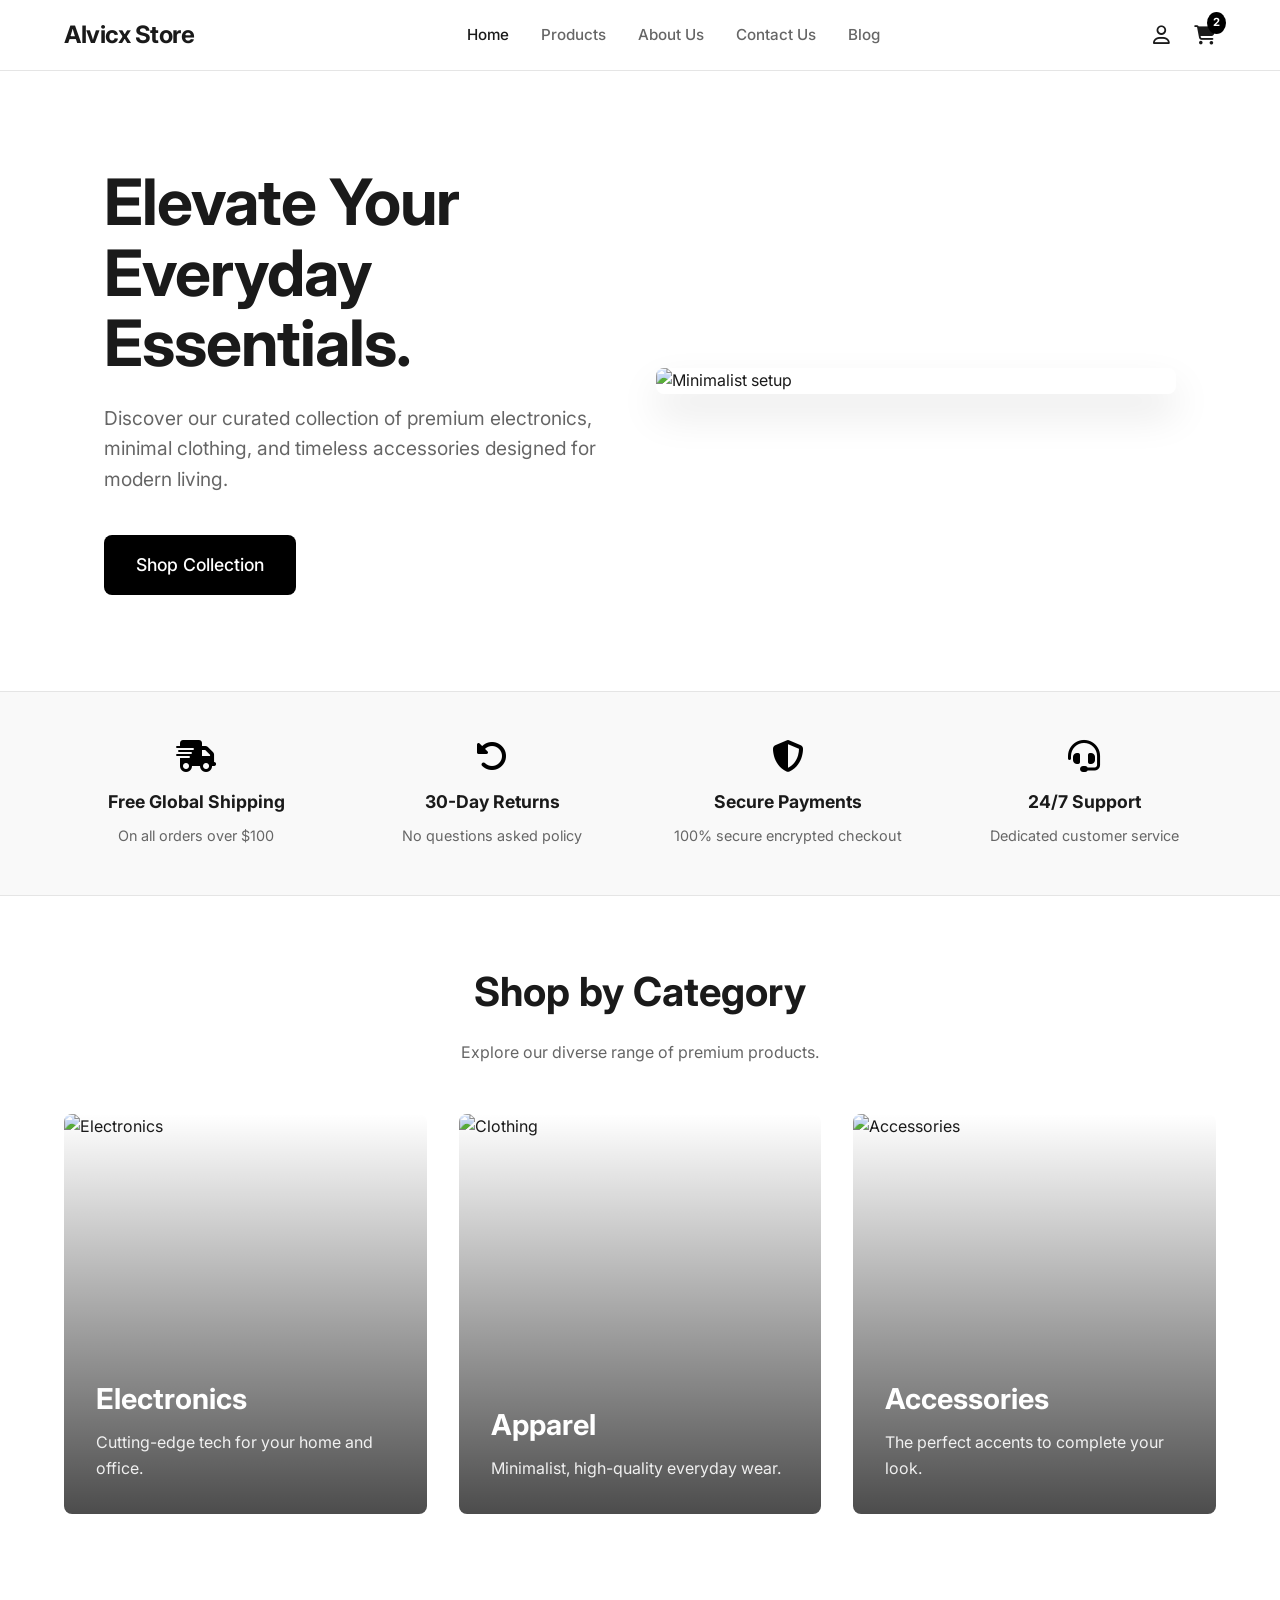
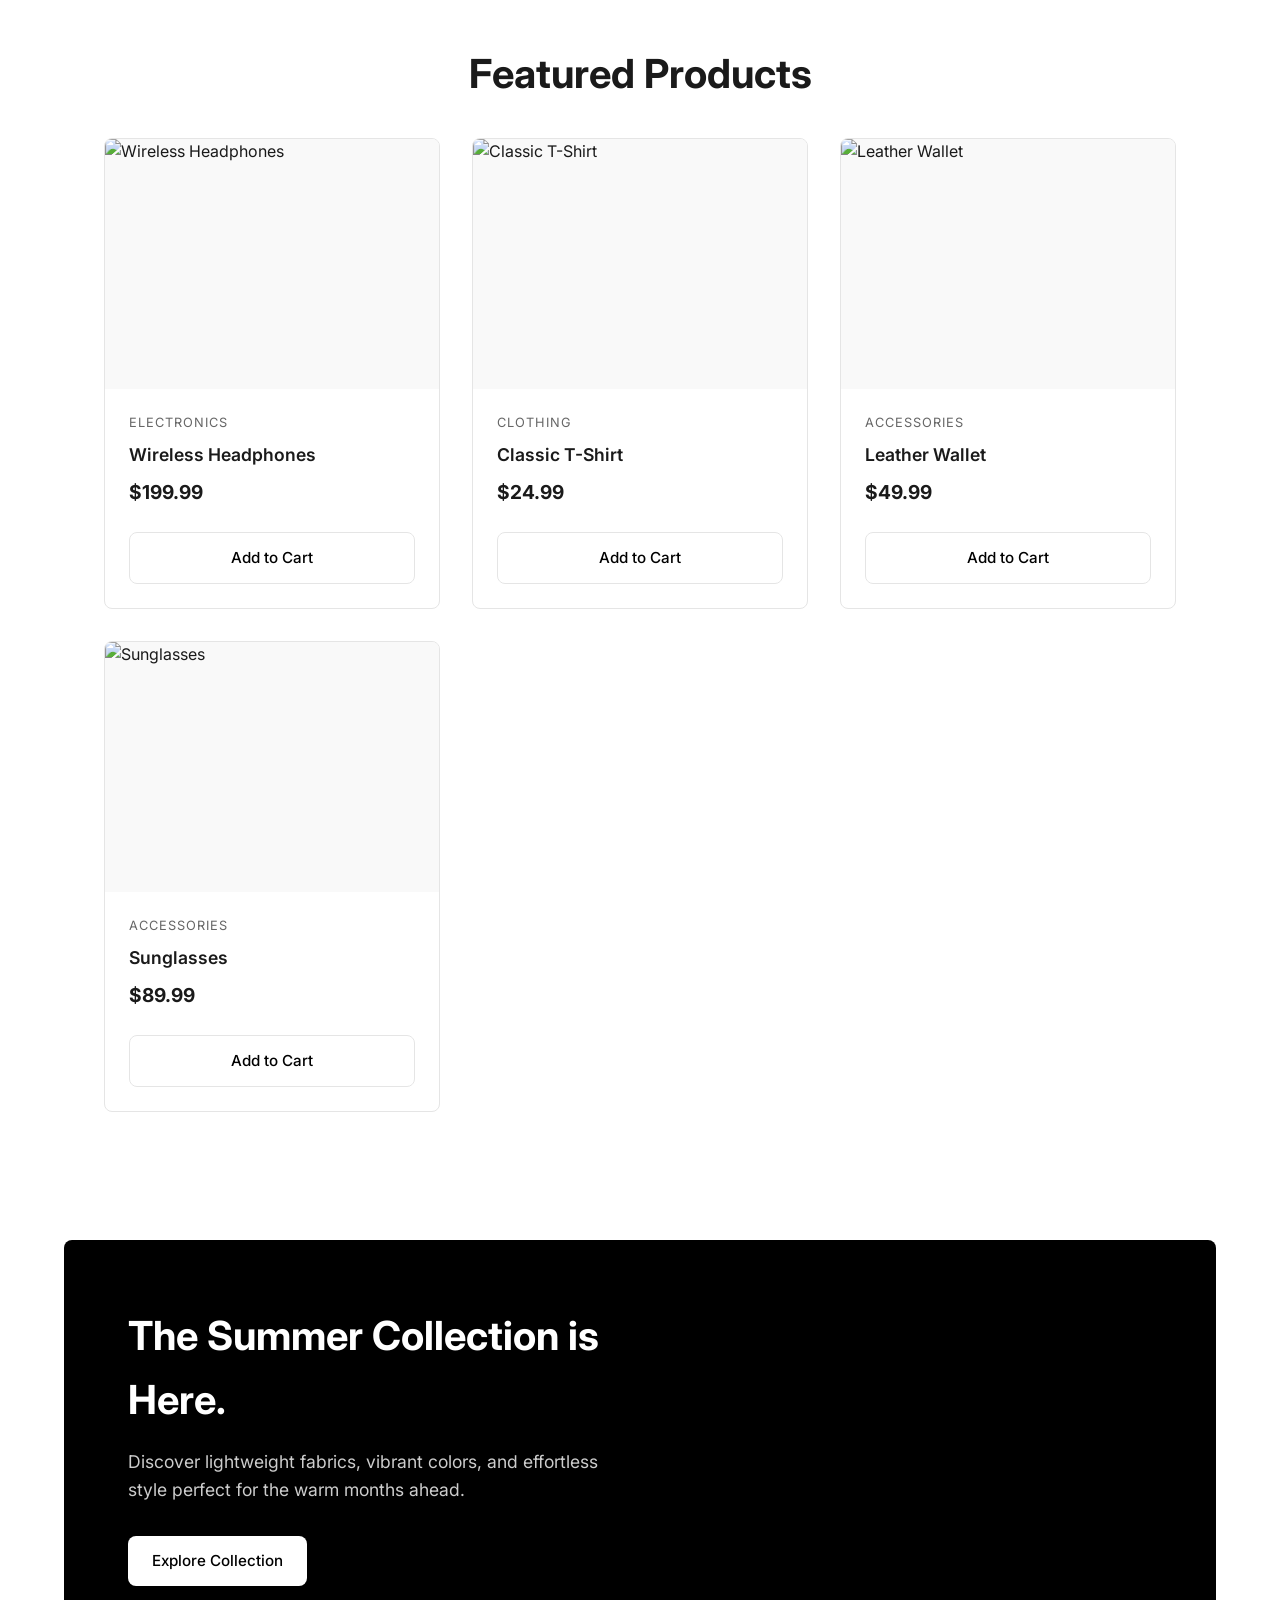
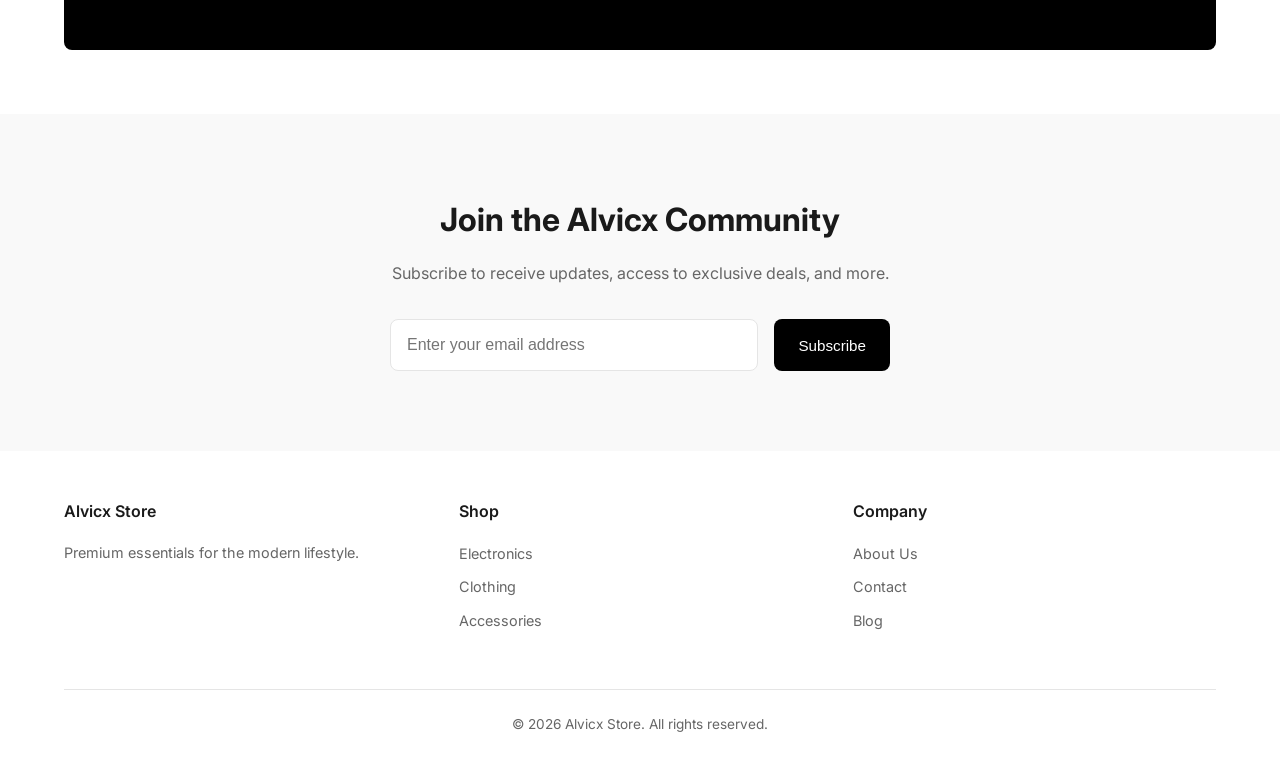
==== index.html @ 8fa2331a "latest" ====
<!DOCTYPE html>
<html lang="en">
<head>
  <meta charset="UTF-8">
  <meta name="viewport" content="width=device-width, initial-scale=1.0">
  <title>Alvicx Store | Minimal E-Commerce</title>
  <meta name="description" content="Discover premium, minimal products at Alvicx Store. Shop electronics, clothing, and accessories.">
  <link rel="stylesheet" href="css/style.css">
  <style>
    /* Additional Premium Styles for Landing Page */
    .features-banner {
      display: flex;
      justify-content: space-between;
      gap: 2rem;
      padding: 3rem 5%;
      background-color: #f9f9f9;
      border-top: 1px solid var(--border-color);
      border-bottom: 1px solid var(--border-color);
    }
    .feature-item {
      text-align: center;
      flex: 1;
    }
    .feature-item i {
      font-size: 2rem;
      margin-bottom: 1rem;
      color: var(--accent-color);
    }
    .feature-item h4 {
      font-size: 1.1rem;
      margin-bottom: 0.5rem;
    }
    .feature-item p {
      font-size: 0.9rem;
      color: var(--text-light);
    }
    
    .category-section {
      padding: 4rem 5%;
    }
    .category-grid {
      display: grid;
      grid-template-columns: repeat(3, 1fr);
      gap: 2rem;
      margin-top: 2rem;
    }
    .category-card {
      position: relative;
      height: 400px;
      border-radius: var(--radius);
      overflow: hidden;
      display: flex;
      align-items: flex-end;
      padding: 2rem;
      text-decoration: none;
    }
    .category-card img {
      position: absolute;
      top: 0;
      left: 0;
      width: 100%;
      height: 100%;
      object-fit: cover;
      z-index: 1;
      transition: transform 0.5s ease;
    }
    .category-card::after {
      content: '';
      position: absolute;
      top: 0;
      left: 0;
      width: 100%;
      height: 100%;
      background: linear-gradient(to top, rgba(0,0,0,0.7) 0%, rgba(0,0,0,0) 100%);
      z-index: 2;
    }
    .category-card:hover img {
      transform: scale(1.05);
    }
    .category-content {
      position: relative;
      z-index: 3;
      color: #fff;
    }
    .category-content h3 {
      font-size: 1.8rem;
      margin-bottom: 0.5rem;
    }
    .category-content p {
      font-size: 1rem;
      opacity: 0.9;
    }

    .promo-section {
      display: flex;
      align-items: center;
      background-color: var(--accent-color);
      color: #fff;
      margin: 4rem 5%;
      border-radius: var(--radius);
      overflow: hidden;
    }
    .promo-content {
      flex: 1;
      padding: 4rem;
    }
    .promo-content h2 {
      font-size: 2.5rem;
      margin-bottom: 1rem;
    }
    .promo-content p {
      font-size: 1.1rem;
      margin-bottom: 2rem;
      opacity: 0.8;
    }
    .promo-image {
      flex: 1;
      height: 100%;
      min-height: 400px;
      background-image: url('https://images.unsplash.com/photo-1441984904996-e0b6ba687e04?w=800&q=80');
      background-size: cover;
      background-position: center;
    }

    .newsletter {
      text-align: center;
      padding: 5rem 5%;
      background-color: #f9f9f9;
    }
    .newsletter h2 {
      font-size: 2rem;
      margin-bottom: 1rem;
    }
    .newsletter p {
      color: var(--text-light);
      margin-bottom: 2rem;
    }
    .newsletter-form {
      display: flex;
      justify-content: center;
      gap: 1rem;
      max-width: 500px;
      margin: 0 auto;
    }
    .newsletter-form input {
      flex: 1;
      padding: 1rem;
      border: 1px solid var(--border-color);
      border-radius: var(--radius);
      font-size: 1rem;
    }
  </style>
</head>
<body>
  <header>
    <a href="index.html" class="logo">Alvicx Store</a>
    <nav>
      <ul>
        <li><a href="index.html" class="active">Home</a></li>
        <li><a href="products.html">Products</a></li>
        <li><a href="about.html">About Us</a></li>
        <li><a href="contact.html">Contact Us</a></li>
        <li><a href="blog.html">Blog</a></li>
      </ul>
    </nav>
    <div class="nav-icons">
      <a href="account.html"><i class="fa-regular fa-user"></i></a>
      <a href="cart.html">
        <i class="fa-solid fa-cart-shopping"></i>
        <span class="cart-count">2</span>
      </a>
    </div>
  </header>

  <main style="padding: 0; min-height: auto;">
    <section class="container hero" style="padding: 6rem 5%;">
      <div class="hero-content">
        <h1 style="font-size: 4rem; line-height: 1.1;">Elevate Your Everyday Essentials.</h1>
        <p style="font-size: 1.2rem; margin-bottom: 2.5rem;">Discover our curated collection of premium electronics, minimal clothing, and timeless accessories designed for modern living.</p>
        <a href="products.html" class="btn" style="padding: 1rem 2rem; font-size: 1.1rem;">Shop Collection</a>
      </div>
      <div class="hero-image" style="box-shadow: 0 20px 40px rgba(0,0,0,0.1);">
        <img src="https://images.unsplash.com/photo-1491553895911-0055eca6402d?w=800&q=80" alt="Minimalist setup">
      </div>
    </section>

    <!-- Features Banner -->
    <div class="features-banner">
      <div class="feature-item">
        <i class="fa-solid fa-truck-fast"></i>
        <h4>Free Global Shipping</h4>
        <p>On all orders over $100</p>
      </div>
      <div class="feature-item">
        <i class="fa-solid fa-rotate-left"></i>
        <h4>30-Day Returns</h4>
        <p>No questions asked policy</p>
      </div>
      <div class="feature-item">
        <i class="fa-solid fa-shield-halved"></i>
        <h4>Secure Payments</h4>
        <p>100% secure encrypted checkout</p>
      </div>
      <div class="feature-item">
        <i class="fa-solid fa-headset"></i>
        <h4>24/7 Support</h4>
        <p>Dedicated customer service</p>
      </div>
    </div>

    <!-- Shop by Category -->
    <section class="category-section">
      <h2 class="text-center" style="font-size: 2.5rem; margin-bottom: 1rem;">Shop by Category</h2>
      <p class="text-center" style="color: var(--text-light); margin-bottom: 3rem;">Explore our diverse range of premium products.</p>
      <div class="category-grid">
        <a href="products.html" class="category-card">
          <img src="https://images.unsplash.com/photo-1523275335684-37898b6baf30?w=800&q=80" alt="Electronics">
          <div class="category-content">
            <h3>Electronics</h3>
            <p>Cutting-edge tech for your home and office.</p>
          </div>
        </a>
        <a href="products.html" class="category-card">
          <img src="https://images.unsplash.com/photo-1489987707023-afc66601bda1?w=800&q=80" alt="Clothing">
          <div class="category-content">
            <h3>Apparel</h3>
            <p>Minimalist, high-quality everyday wear.</p>
          </div>
        </a>
        <a href="products.html" class="category-card">
          <img src="https://images.unsplash.com/photo-1549439602-43ebca2327af?w=800&q=80" alt="Accessories">
          <div class="category-content">
            <h3>Accessories</h3>
            <p>The perfect accents to complete your look.</p>
          </div>
        </a>
      </div>
    </section>

    <!-- Featured Products -->
    <section class="container" style="padding: 4rem 5%;">
      <h2 class="text-center mb-2" style="font-size: 2.5rem;">Featured Products</h2>
      <div class="product-grid" id="featured-products">
        
        <div class="product-card">
          <a href="product-detail.html" class="product-image">
            <img src="https://images.unsplash.com/photo-1505740420928-5e560c06d30e?w=500&q=80" alt="Wireless Headphones">
          </a>
          <div class="product-info">
            <span class="product-category">Electronics</span>
            <a href="product-detail.html"><h3 class="product-title">Wireless Headphones</h3></a>
            <div class="product-price">$199.99</div>
            <a href="cart.html" class="btn btn-outline" style="width:100%; display:block; text-align:center;">Add to Cart</a>
          </div>
        </div>

        <div class="product-card">
          <a href="product-detail.html" class="product-image">
            <img src="https://images.unsplash.com/photo-1521572163474-6864f9cf17ab?w=500&q=80" alt="Classic T-Shirt">
          </a>
          <div class="product-info">
            <span class="product-category">Clothing</span>
            <a href="product-detail.html"><h3 class="product-title">Classic T-Shirt</h3></a>
            <div class="product-price">$24.99</div>
            <a href="cart.html" class="btn btn-outline" style="width:100%; display:block; text-align:center;">Add to Cart</a>
          </div>
        </div>

        <div class="product-card">
          <a href="product-detail.html" class="product-image">
            <img src="https://images.unsplash.com/photo-1627123424574-724758594e93?w=500&q=80" alt="Leather Wallet">
          </a>
          <div class="product-info">
            <span class="product-category">Accessories</span>
            <a href="product-detail.html"><h3 class="product-title">Leather Wallet</h3></a>
            <div class="product-price">$49.99</div>
            <a href="cart.html" class="btn btn-outline" style="width:100%; display:block; text-align:center;">Add to Cart</a>
          </div>
        </div>

        <div class="product-card">
          <a href="product-detail.html" class="product-image">
            <img src="https://images.unsplash.com/photo-1511499767150-a48a237f0083?w=500&q=80" alt="Sunglasses">
          </a>
          <div class="product-info">
            <span class="product-category">Accessories</span>
            <a href="product-detail.html"><h3 class="product-title">Sunglasses</h3></a>
            <div class="product-price">$89.99</div>
            <a href="cart.html" class="btn btn-outline" style="width:100%; display:block; text-align:center;">Add to Cart</a>
          </div>
        </div>

      </div>
    </section>

    <!-- Promo Section -->
    <div class="promo-section">
      <div class="promo-content">
        <h2>The Summer Collection is Here.</h2>
        <p>Discover lightweight fabrics, vibrant colors, and effortless style perfect for the warm months ahead.</p>
        <a href="products.html" class="btn" style="background-color: #fff; color: var(--accent-color);">Explore Collection</a>
      </div>
      <div class="promo-image"></div>
    </div>

    <!-- Newsletter -->
    <div class="newsletter">
      <h2>Join the Alvicx Community</h2>
      <p>Subscribe to receive updates, access to exclusive deals, and more.</p>
      <form class="newsletter-form">
        <input type="email" placeholder="Enter your email address" required>
        <button type="submit" class="btn">Subscribe</button>
      </form>
    </div>

  </main>

  <footer style="margin-top: 0; border-top: none;">
    <div class="footer-content">
      <div class="footer-col">
        <h3>Alvicx Store</h3>
        <p style="font-size: 0.9rem; color: var(--text-light); margin-top: 1rem;">Premium essentials for the modern lifestyle.</p>
      </div>
      <div class="footer-col">
        <h3>Shop</h3>
        <ul>
          <li><a href="products.html">Electronics</a></li>
          <li><a href="products.html">Clothing</a></li>
          <li><a href="products.html">Accessories</a></li>
        </ul>
      </div>
      <div class="footer-col">
        <h3>Company</h3>
        <ul>
          <li><a href="about.html">About Us</a></li>
          <li><a href="contact.html">Contact</a></li>
          <li><a href="blog.html">Blog</a></li>
        </ul>
      </div>
    </div>
    <div class="footer-bottom">
      &copy; 2026 Alvicx Store. All rights reserved.
    </div>
  </footer>
</body>
</html>
---- css/style.css ----
@import url('https://fonts.googleapis.com/css2?family=Inter:wght@300;400;500;600;700&display=swap');
@import url('https://cdnjs.cloudflare.com/ajax/libs/font-awesome/6.4.0/css/all.min.css');

:root {
  --bg-color: #ffffff;
  --text-color: #1a1a1a;
  --text-light: #666666;
  --border-color: #e5e5e5;
  --accent-color: #000000;
  --accent-hover: #333333;
  --error-color: #d32f2f;
  --success-color: #2e7d32;
  --radius: 8px;
  --shadow: 0 4px 6px rgba(0,0,0,0.05);
}

* {
  box-sizing: border-box;
  margin: 0;
  padding: 0;
}

body {
  font-family: 'Inter', sans-serif;
  background-color: var(--bg-color);
  color: var(--text-color);
  line-height: 1.6;
}

a {
  text-decoration: none;
  color: inherit;
  transition: color 0.2s ease;
}

ul {
  list-style: none;
}

/* Header & Nav */
header {
  border-bottom: 1px solid var(--border-color);
  padding: 1rem 5%;
  position: sticky;
  top: 0;
  background-color: rgba(255, 255, 255, 0.95);
  backdrop-filter: blur(5px);
  z-index: 100;
  display: flex;
  justify-content: space-between;
  align-items: center;
}

.logo {
  font-size: 1.5rem;
  font-weight: 700;
  letter-spacing: -0.5px;
}

nav ul {
  display: flex;
  gap: 2rem;
}

nav a {
  font-weight: 500;
  font-size: 0.95rem;
  color: var(--text-light);
}

nav a:hover, nav a.active {
  color: var(--text-color);
}

.nav-icons {
  display: flex;
  gap: 1.5rem;
}

.nav-icons a {
  font-size: 1.2rem;
  color: var(--text-color);
  position: relative;
}

.cart-count {
  position: absolute;
  top: -8px;
  right: -10px;
  background-color: var(--accent-color);
  color: white;
  font-size: 0.7rem;
  font-weight: 700;
  padding: 2px 6px;
  border-radius: 50%;
}

/* Buttons */
.btn {
  display: inline-block;
  padding: 0.8rem 1.5rem;
  background-color: var(--accent-color);
  color: #fff;
  border: none;
  border-radius: var(--radius);
  font-size: 0.95rem;
  font-weight: 500;
  cursor: pointer;
  transition: background-color 0.2s ease, transform 0.1s ease;
  text-align: center;
}

.btn:hover {
  background-color: var(--accent-hover);
  color: #fff;
}

.btn:active {
  transform: scale(0.98);
}

.btn-outline {
  background-color: transparent;
  color: var(--accent-color);
  border: 1px solid var(--border-color);
}

.btn-outline:hover {
  border-color: var(--accent-color);
  background-color: transparent;
  color: var(--accent-color);
}

/* Main Layout */
main {
  min-height: calc(100vh - 150px);
  padding: 2rem 5%;
}

.container {
  max-width: 1200px;
  margin: 0 auto;
}

/* Hero Section */
.hero {
  display: flex;
  align-items: center;
  justify-content: space-between;
  padding: 4rem 0;
  gap: 2rem;
}

.hero-content {
  flex: 1;
}

.hero-content h1 {
  font-size: 3.5rem;
  line-height: 1.1;
  margin-bottom: 1.5rem;
  letter-spacing: -1px;
}

.hero-content p {
  font-size: 1.1rem;
  color: var(--text-light);
  margin-bottom: 2rem;
  max-width: 500px;
}

.hero-image {
  flex: 1;
  border-radius: var(--radius);
  overflow: hidden;
  box-shadow: var(--shadow);
}

.hero-image img {
  width: 100%;
  height: auto;
  display: block;
}

/* Product Grid */
.product-grid {
  display: grid;
  grid-template-columns: repeat(auto-fill, minmax(280px, 1fr));
  gap: 2rem;
  margin-top: 2rem;
}

.product-card {
  border: 1px solid var(--border-color);
  border-radius: var(--radius);
  overflow: hidden;
  transition: transform 0.2s ease, box-shadow 0.2s ease;
  display: flex;
  flex-direction: column;
  background-color: #fff;
}

.product-card:hover {
  transform: translateY(-5px);
  box-shadow: var(--shadow);
}

.product-image {
  height: 250px;
  overflow: hidden;
  background-color: #f9f9f9;
  display: flex;
  align-items: center;
  justify-content: center;
}

.product-image img {
  width: 100%;
  height: 100%;
  object-fit: cover;
  transition: transform 0.5s ease;
}

.product-card:hover .product-image img {
  transform: scale(1.05);
}

.product-info {
  padding: 1.5rem;
  flex-grow: 1;
  display: flex;
  flex-direction: column;
}

.product-category {
  font-size: 0.8rem;
  color: var(--text-light);
  text-transform: uppercase;
  letter-spacing: 1px;
  margin-bottom: 0.5rem;
}

.product-title {
  font-size: 1.1rem;
  font-weight: 600;
  margin-bottom: 0.5rem;
}

.product-price {
  font-size: 1.2rem;
  font-weight: 700;
  margin-bottom: 1.5rem;
  margin-top: auto;
}

/* Form Styles */
.form-container {
  max-width: 500px;
  margin: 0 auto;
  padding: 2rem;
  border: 1px solid var(--border-color);
  border-radius: var(--radius);
}

.form-group {
  margin-bottom: 1.5rem;
}

.form-group label {
  display: block;
  margin-bottom: 0.5rem;
  font-weight: 500;
  font-size: 0.9rem;
}

.form-group input, .form-group textarea, .form-group select {
  width: 100%;
  padding: 0.8rem;
  border: 1px solid var(--border-color);
  border-radius: var(--radius);
  font-family: inherit;
  font-size: 1rem;
  transition: border-color 0.2s ease;
}

.form-group input:focus, .form-group textarea:focus, .form-group select:focus {
  outline: none;
  border-color: var(--text-color);
}

/* Cart Styles */
.cart-table {
  width: 100%;
  border-collapse: collapse;
  margin-bottom: 2rem;
}

.cart-table th, .cart-table td {
  padding: 1rem;
  text-align: left;
  border-bottom: 1px solid var(--border-color);
}

.cart-table th {
  font-weight: 600;
  color: var(--text-light);
  font-size: 0.9rem;
  text-transform: uppercase;
}

.cart-item-flex {
  display: flex;
  align-items: center;
  gap: 1rem;
}

.cart-item-img {
  width: 60px;
  height: 60px;
  object-fit: cover;
  border-radius: 4px;
}

.cart-summary {
  background-color: #f9f9f9;
  padding: 2rem;
  border-radius: var(--radius);
  border: 1px solid var(--border-color);
}

.summary-row {
  display: flex;
  justify-content: space-between;
  margin-bottom: 1rem;
  font-size: 1.1rem;
}

.summary-total {
  font-weight: 700;
  font-size: 1.3rem;
  border-top: 1px solid var(--border-color);
  padding-top: 1rem;
}

/* Misc Utilities */
.text-center { text-align: center; }
.mb-2 { margin-bottom: 2rem; }
.mt-2 { margin-top: 2rem; }
.page-title {
  font-size: 2.5rem;
  margin-bottom: 2rem;
  text-align: center;
  font-weight: 700;
}

/* Footer */
footer {
  background-color: var(--bg-color);
  border-top: 1px solid var(--border-color);
  padding: 3rem 5%;
  margin-top: 4rem;
}

.footer-content {
  display: flex;
  justify-content: space-between;
  max-width: 1200px;
  margin: 0 auto;
  flex-wrap: wrap;
  gap: 2rem;
}

.footer-col {
  flex: 1;
  min-width: 200px;
}

.footer-col h3 {
  font-size: 1rem;
  margin-bottom: 1rem;
  font-weight: 600;
}

.footer-col ul li {
  margin-bottom: 0.5rem;
}

.footer-col ul li a {
  color: var(--text-light);
  font-size: 0.9rem;
}

.footer-col ul li a:hover {
  color: var(--text-color);
}

.footer-bottom {
  text-align: center;
  margin-top: 3rem;
  padding-top: 1.5rem;
  border-top: 1px solid var(--border-color);
  color: var(--text-light);
  font-size: 0.85rem;
}
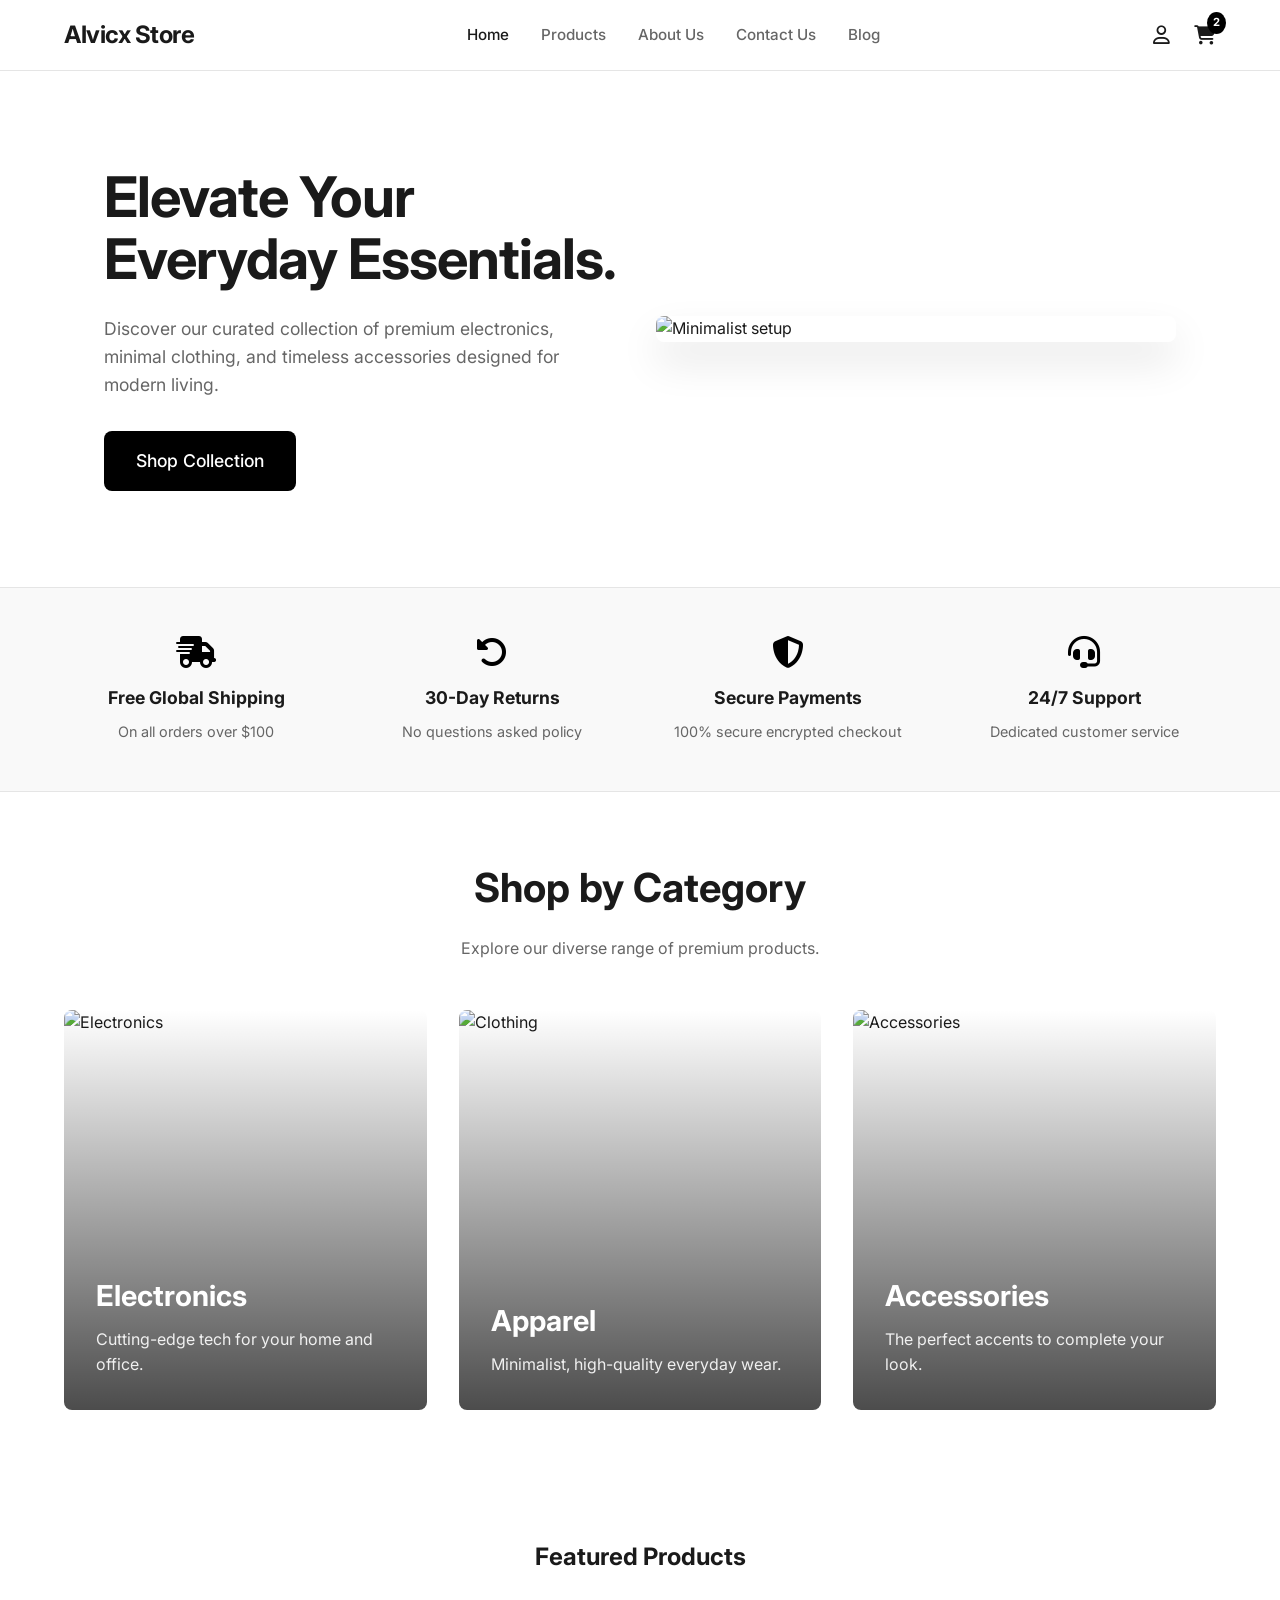
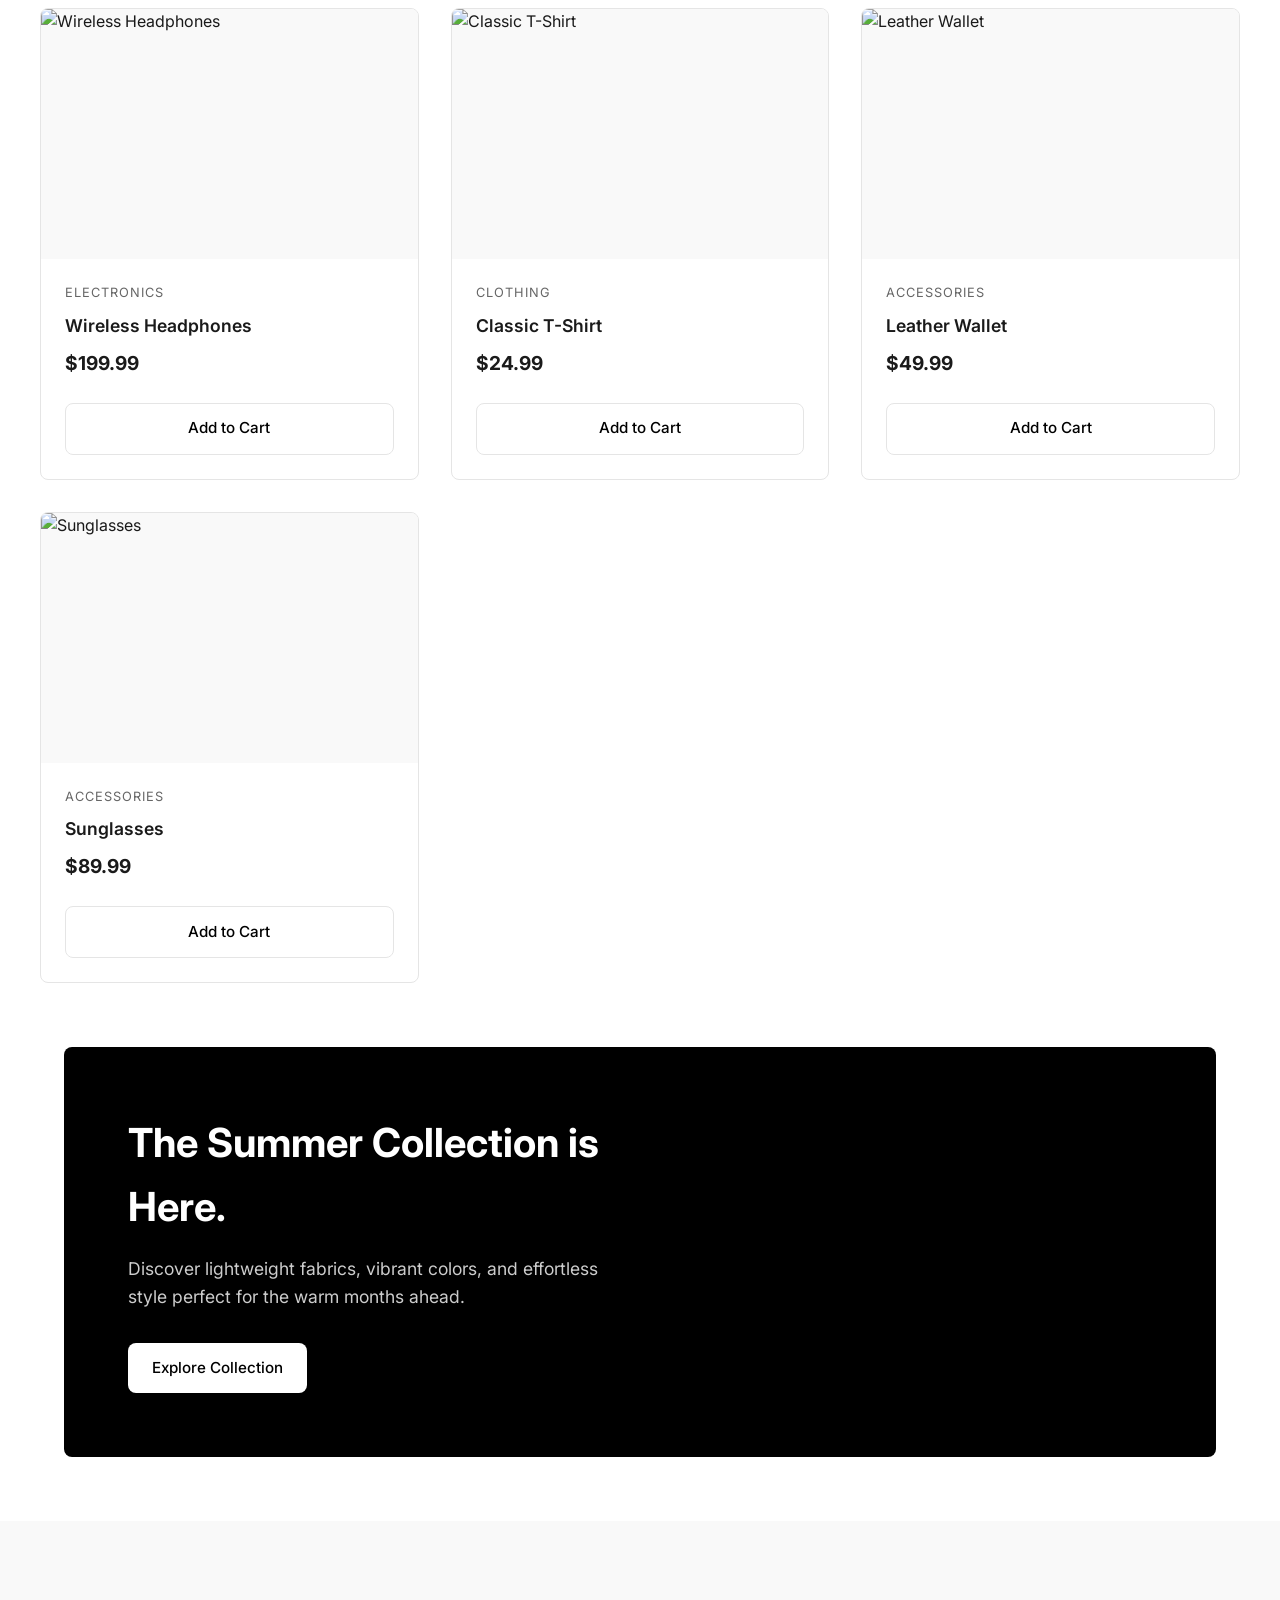
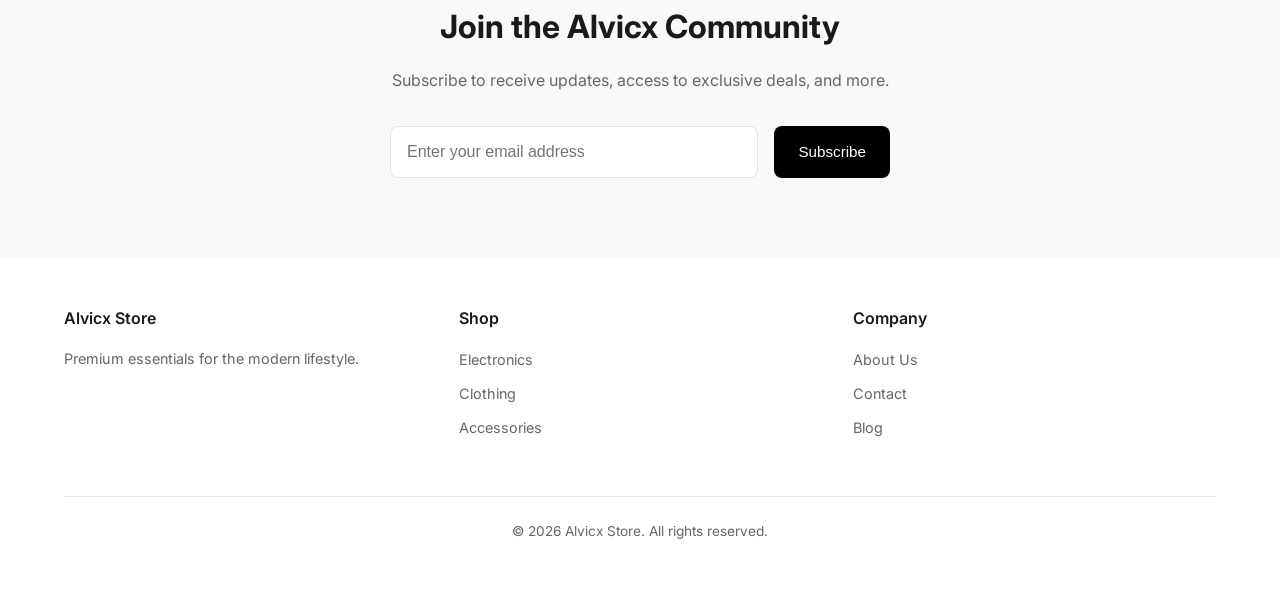
==== commit 5ebb3ade: "latest" ====
--- a/index.html
+++ b/index.html
@@ -6,150 +6,6 @@
   <title>Alvicx Store | Minimal E-Commerce</title>
   <meta name="description" content="Discover premium, minimal products at Alvicx Store. Shop electronics, clothing, and accessories.">
   <link rel="stylesheet" href="css/style.css">
-  <style>
-    /* Additional Premium Styles for Landing Page */
-    .features-banner {
-      display: flex;
-      justify-content: space-between;
-      gap: 2rem;
-      padding: 3rem 5%;
-      background-color: #f9f9f9;
-      border-top: 1px solid var(--border-color);
-      border-bottom: 1px solid var(--border-color);
-    }
-    .feature-item {
-      text-align: center;
-      flex: 1;
-    }
-    .feature-item i {
-      font-size: 2rem;
-      margin-bottom: 1rem;
-      color: var(--accent-color);
-    }
-    .feature-item h4 {
-      font-size: 1.1rem;
-      margin-bottom: 0.5rem;
-    }
-    .feature-item p {
-      font-size: 0.9rem;
-      color: var(--text-light);
-    }
-    
-    .category-section {
-      padding: 4rem 5%;
-    }
-    .category-grid {
-      display: grid;
-      grid-template-columns: repeat(3, 1fr);
-      gap: 2rem;
-      margin-top: 2rem;
-    }
-    .category-card {
-      position: relative;
-      height: 400px;
-      border-radius: var(--radius);
-      overflow: hidden;
-      display: flex;
-      align-items: flex-end;
-      padding: 2rem;
-      text-decoration: none;
-    }
-    .category-card img {
-      position: absolute;
-      top: 0;
-      left: 0;
-      width: 100%;
-      height: 100%;
-      object-fit: cover;
-      z-index: 1;
-      transition: transform 0.5s ease;
-    }
-    .category-card::after {
-      content: '';
-      position: absolute;
-      top: 0;
-      left: 0;
-      width: 100%;
-      height: 100%;
-      background: linear-gradient(to top, rgba(0,0,0,0.7) 0%, rgba(0,0,0,0) 100%);
-      z-index: 2;
-    }
-    .category-card:hover img {
-      transform: scale(1.05);
-    }
-    .category-content {
-      position: relative;
-      z-index: 3;
-      color: #fff;
-    }
-    .category-content h3 {
-      font-size: 1.8rem;
-      margin-bottom: 0.5rem;
-    }
-    .category-content p {
-      font-size: 1rem;
-      opacity: 0.9;
-    }
-
-    .promo-section {
-      display: flex;
-      align-items: center;
-      background-color: var(--accent-color);
-      color: #fff;
-      margin: 4rem 5%;
-      border-radius: var(--radius);
-      overflow: hidden;
-    }
-    .promo-content {
-      flex: 1;
-      padding: 4rem;
-    }
-    .promo-content h2 {
-      font-size: 2.5rem;
-      margin-bottom: 1rem;
-    }
-    .promo-content p {
-      font-size: 1.1rem;
-      margin-bottom: 2rem;
-      opacity: 0.8;
-    }
-    .promo-image {
-      flex: 1;
-      height: 100%;
-      min-height: 400px;
-      background-image: url('https://images.unsplash.com/photo-1441984904996-e0b6ba687e04?w=800&q=80');
-      background-size: cover;
-      background-position: center;
-    }
-
-    .newsletter {
-      text-align: center;
-      padding: 5rem 5%;
-      background-color: #f9f9f9;
-    }
-    .newsletter h2 {
-      font-size: 2rem;
-      margin-bottom: 1rem;
-    }
-    .newsletter p {
-      color: var(--text-light);
-      margin-bottom: 2rem;
-    }
-    .newsletter-form {
-      display: flex;
-      justify-content: center;
-      gap: 1rem;
-      max-width: 500px;
-      margin: 0 auto;
-    }
-    .newsletter-form input {
-      flex: 1;
-      padding: 1rem;
-      border: 1px solid var(--border-color);
-      border-radius: var(--radius);
-      font-size: 1rem;
-    }
-  </style>
 </head>
 <body>
   <header>
@@ -172,19 +28,18 @@
     </div>
   </header>
 
-  <main style="padding: 0; min-height: auto;">
-    <section class="container hero" style="padding: 6rem 5%;">
+  <main class="main-no-padding">
+    <section class="container hero hero-large">
       <div class="hero-content">
-        <h1 style="font-size: 4rem; line-height: 1.1;">Elevate Your Everyday Essentials.</h1>
-        <p style="font-size: 1.2rem; margin-bottom: 2.5rem;">Discover our curated collection of premium electronics, minimal clothing, and timeless accessories designed for modern living.</p>
-        <a href="products.html" class="btn" style="padding: 1rem 2rem; font-size: 1.1rem;">Shop Collection</a>
+        <h1 class="hero-large-title">Elevate Your Everyday Essentials.</h1>
+        <p class="hero-large-text">Discover our curated collection of premium electronics, minimal clothing, and timeless accessories designed for modern living.</p>
+        <a href="products.html" class="btn btn-large">Shop Collection</a>
       </div>
-      <div class="hero-image" style="box-shadow: 0 20px 40px rgba(0,0,0,0.1);">
+      <div class="hero-image hero-image-shadow">
         <img src="https://images.unsplash.com/photo-1491553895911-0055eca6402d?w=800&q=80" alt="Minimalist setup">
       </div>
     </section>
 
-    <!-- Features Banner -->
     <div class="features-banner">
       <div class="feature-item">
         <i class="fa-solid fa-truck-fast"></i>
@@ -208,10 +63,9 @@
       </div>
     </div>
 
-    <!-- Shop by Category -->
     <section class="category-section">
-      <h2 class="text-center" style="font-size: 2.5rem; margin-bottom: 1rem;">Shop by Category</h2>
-      <p class="text-center" style="color: var(--text-light); margin-bottom: 3rem;">Explore our diverse range of premium products.</p>
+      <h2 class="text-center section-title">Shop by Category</h2>
+      <p class="text-center section-subtitle">Explore our diverse range of premium products.</p>
       <div class="category-grid">
         <a href="products.html" class="category-card">
           <img src="https://images.unsplash.com/photo-1523275335684-37898b6baf30?w=800&q=80" alt="Electronics">
@@ -237,9 +91,8 @@
       </div>
     </section>
 
-    <!-- Featured Products -->
-    <section class="container" style="padding: 4rem 5%;">
-      <h2 class="text-center mb-2" style="font-size: 2.5rem;">Featured Products</h2>
+    <section class="container pt-4">
+      <h2 class="text-center mb-2 fs-2-5">Featured Products</h2>
       <div class="product-grid" id="featured-products">
         
         <div class="product-card">
@@ -250,7 +103,7 @@
             <span class="product-category">Electronics</span>
             <a href="product-detail.html"><h3 class="product-title">Wireless Headphones</h3></a>
             <div class="product-price">$199.99</div>
-            <a href="cart.html" class="btn btn-outline" style="width:100%; display:block; text-align:center;">Add to Cart</a>
+            <a href="cart.html" class="btn btn-outline btn-block">Add to Cart</a>
           </div>
         </div>
 
@@ -262,7 +115,7 @@
             <span class="product-category">Clothing</span>
             <a href="product-detail.html"><h3 class="product-title">Classic T-Shirt</h3></a>
             <div class="product-price">$24.99</div>
-            <a href="cart.html" class="btn btn-outline" style="width:100%; display:block; text-align:center;">Add to Cart</a>
+            <a href="cart.html" class="btn btn-outline btn-block">Add to Cart</a>
           </div>
         </div>
 
@@ -274,7 +127,7 @@
             <span class="product-category">Accessories</span>
             <a href="product-detail.html"><h3 class="product-title">Leather Wallet</h3></a>
             <div class="product-price">$49.99</div>
-            <a href="cart.html" class="btn btn-outline" style="width:100%; display:block; text-align:center;">Add to Cart</a>
+            <a href="cart.html" class="btn btn-outline btn-block">Add to Cart</a>
           </div>
         </div>
 
@@ -286,24 +139,22 @@
             <span class="product-category">Accessories</span>
             <a href="product-detail.html"><h3 class="product-title">Sunglasses</h3></a>
             <div class="product-price">$89.99</div>
-            <a href="cart.html" class="btn btn-outline" style="width:100%; display:block; text-align:center;">Add to Cart</a>
+            <a href="cart.html" class="btn btn-outline btn-block">Add to Cart</a>
           </div>
         </div>
 
       </div>
     </section>
 
-    <!-- Promo Section -->
     <div class="promo-section">
       <div class="promo-content">
         <h2>The Summer Collection is Here.</h2>
         <p>Discover lightweight fabrics, vibrant colors, and effortless style perfect for the warm months ahead.</p>
-        <a href="products.html" class="btn" style="background-color: #fff; color: var(--accent-color);">Explore Collection</a>
+        <a href="products.html" class="btn btn-white">Explore Collection</a>
       </div>
       <div class="promo-image"></div>
     </div>
 
-    <!-- Newsletter -->
     <div class="newsletter">
       <h2>Join the Alvicx Community</h2>
       <p>Subscribe to receive updates, access to exclusive deals, and more.</p>
@@ -315,11 +166,11 @@
 
   </main>
 
-  <footer style="margin-top: 0; border-top: none;">
+  <footer class="footer-no-margin">
     <div class="footer-content">
       <div class="footer-col">
         <h3>Alvicx Store</h3>
-        <p style="font-size: 0.9rem; color: var(--text-light); margin-top: 1rem;">Premium essentials for the modern lifestyle.</p>
+        <p class="footer-text">Premium essentials for the modern lifestyle.</p>
       </div>
       <div class="footer-col">
         <h3>Shop</h3>
--- a/css/style.css
+++ b/css/style.css
@@ -402,3 +402,113 @@
   color: var(--text-light);
   font-size: 0.85rem;
 }
+
+/* Additional Custom Layout Styles extracted from HTML files */
+
+/* Cart Layout */
+.cart-layout { display: flex; gap: 3rem; margin-top: 2rem; }
+.cart-items-container { flex: 2; }
+.cart-summary-container { flex: 1; }
+
+/* Confirmation Box */
+.confirmation-box { text-align: center; padding: 4rem 2rem; background: #f9f9f9; border-radius: var(--radius); margin-top: 2rem; }
+.check-icon { font-size: 4rem; color: var(--success-color); margin-bottom: 1.5rem; }
+
+/* Product Detail */
+.product-detail-layout { display: flex; gap: 4rem; margin-top: 2rem; }
+.product-detail-image { flex: 1; background: #f9f9f9; border-radius: var(--radius); overflow: hidden; display: flex; align-items: center; justify-content: center; }
+.product-detail-image img { width: 100%; height: auto; max-height: 600px; object-fit: cover; }
+.product-detail-info { flex: 1; display: flex; flex-direction: column; justify-content: center; }
+.product-detail-category { font-size: 0.9rem; color: var(--text-light); text-transform: uppercase; letter-spacing: 1px; margin-bottom: 1rem; }
+.product-detail-title { font-size: 2.5rem; font-weight: 700; margin-bottom: 0.5rem; line-height: 1.2; }
+.product-stock { color: var(--success-color); font-weight: 600; font-size: 0.9rem; margin-bottom: 1rem; display: flex; align-items: center; gap: 0.5rem; }
+.product-detail-price { font-size: 1.8rem; font-weight: 600; margin-bottom: 2rem; }
+.product-detail-description { font-size: 1.1rem; color: var(--text-light); margin-bottom: 2rem; line-height: 1.8; }
+.product-options { margin-bottom: 2rem; }
+.option-group { margin-bottom: 1.5rem; }
+.option-group label { display: block; font-weight: 600; margin-bottom: 0.5rem; }
+.option-select { width: 100%; max-width: 300px; padding: 0.8rem; border: 1px solid var(--border-color); border-radius: var(--radius); font-family: inherit; font-size: 1rem; }
+
+/* Premium Landing Page Additions */
+.features-banner { display: flex; justify-content: space-between; gap: 2rem; padding: 3rem 5%; background-color: #f9f9f9; border-top: 1px solid var(--border-color); border-bottom: 1px solid var(--border-color); }
+.feature-item { text-align: center; flex: 1; }
+.feature-item i { font-size: 2rem; margin-bottom: 1rem; color: var(--accent-color); }
+.feature-item h4 { font-size: 1.1rem; margin-bottom: 0.5rem; }
+.feature-item p { font-size: 0.9rem; color: var(--text-light); }
+
+.category-section { padding: 4rem 5%; }
+.category-grid { display: grid; grid-template-columns: repeat(3, 1fr); gap: 2rem; margin-top: 2rem; }
+.category-card { position: relative; height: 400px; border-radius: var(--radius); overflow: hidden; display: flex; align-items: flex-end; padding: 2rem; text-decoration: none; }
+.category-card img { position: absolute; top: 0; left: 0; width: 100%; height: 100%; object-fit: cover; z-index: 1; transition: transform 0.5s ease; }
+.category-card::after { content: ''; position: absolute; top: 0; left: 0; width: 100%; height: 100%; background: linear-gradient(to top, rgba(0,0,0,0.7) 0%, rgba(0,0,0,0) 100%); z-index: 2; }
+.category-card:hover img { transform: scale(1.05); }
+.category-content { position: relative; z-index: 3; color: #fff; }
+.category-content h3 { font-size: 1.8rem; margin-bottom: 0.5rem; }
+.category-content p { font-size: 1rem; opacity: 0.9; }
+
+.promo-section { display: flex; align-items: center; background-color: var(--accent-color); color: #fff; margin: 4rem 5%; border-radius: var(--radius); overflow: hidden; }
+.promo-content { flex: 1; padding: 4rem; }
+.promo-content h2 { font-size: 2.5rem; margin-bottom: 1rem; }
+.promo-content p { font-size: 1.1rem; margin-bottom: 2rem; opacity: 0.8; }
+.promo-image { flex: 1; height: 100%; min-height: 400px; background-image: url('https://images.unsplash.com/photo-1441984904996-e0b6ba687e04?w=800&q=80'); background-size: cover; background-position: center; }
+
+.newsletter { text-align: center; padding: 5rem 5%; background-color: #f9f9f9; }
+.newsletter h2 { font-size: 2rem; margin-bottom: 1rem; }
+.newsletter p { color: var(--text-light); margin-bottom: 2rem; }
+.newsletter-form { display: flex; justify-content: center; gap: 1rem; max-width: 500px; margin: 0 auto; }
+.newsletter-form input { flex: 1; padding: 1rem; border: 1px solid var(--border-color); border-radius: var(--radius); font-size: 1rem; }
+
+/* Buttons & Hero Inline Replacements */
+.btn-block { width: 100%; display: block; text-align: center; }
+.btn-max-300 { width: 100%; max-width: 300px; display: inline-block; text-align: center; }
+.btn-white { background-color: #fff; color: var(--accent-color); }
+
+.main-no-padding { padding: 0; min-height: auto; }
+.hero-large { padding: 6rem 5%; }
+.hero-large-title { font-size: 4rem; line-height: 1.1; }
+.hero-large-text { font-size: 1.2rem; margin-bottom: 2.5rem; }
+.btn-large { padding: 1rem 2rem; font-size: 1.1rem; }
+.hero-image-shadow { box-shadow: 0 20px 40px rgba(0,0,0,0.1); }
+.section-title { font-size: 2.5rem; margin-bottom: 1rem; }
+.section-subtitle { color: var(--text-light); margin-bottom: 3rem; }
+.footer-no-margin { margin-top: 0; border-top: none; }
+.footer-text { font-size: 0.9rem; color: var(--text-light); margin-top: 1rem; }
+
+/* General Utilities */
+.w-100 { width: 100%; }
+.m-0 { margin: 0; }
+.mb-0-5 { margin-bottom: 0.5rem; }
+.mb-1 { margin-bottom: 1rem; }
+.mb-1-5 { margin-bottom: 1.5rem; }
+.mb-2 { margin-bottom: 2rem; }
+.mt-1 { margin-top: 1rem; }
+.mt-1-5 { margin-top: 1.5rem; }
+.mt-2 { margin-top: 2rem; }
+.flex-1 { flex: 1; }
+.d-flex { display: flex; }
+.gap-1 { gap: 1rem; }
+.text-center { text-align: center; }
+.max-w-600 { max-width: 600px; }
+.max-w-800 { max-width: 800px; }
+.mx-auto { margin-left: auto; margin-right: auto; }
+.fs-1-1 { font-size: 1.1rem; }
+.fs-0-9 { font-size: 0.9rem; }
+.fw-500 { font-weight: 500; }
+.fw-600 { font-weight: 600; }
+.lh-1-8 { line-height: 1.8; }
+.lh-2-5 { line-height: 2.5; }
+.text-light { color: var(--text-light); }
+.text-error { color: var(--error-color); }
+.img-60 { width: 60px; height: 60px; object-fit: cover; }
+.justify-between { justify-content: space-between; }
+.align-center { align-items: center; }
+.border-top { border-top: 1px solid var(--border-color); }
+.pt-1 { padding-top: 1rem; }
+.pt-4 { padding-top: 4rem; }
+.p-0 { padding: 0; }
+.flex-3 { flex: 3; }
+.list-disc { list-style-type: disc; padding-left: 1.5rem; color: var(--text-color); }
+.w-100px { width: 100px; }
+.pointer { cursor: pointer; }
+.color-text { color: var(--text-color); }
+
